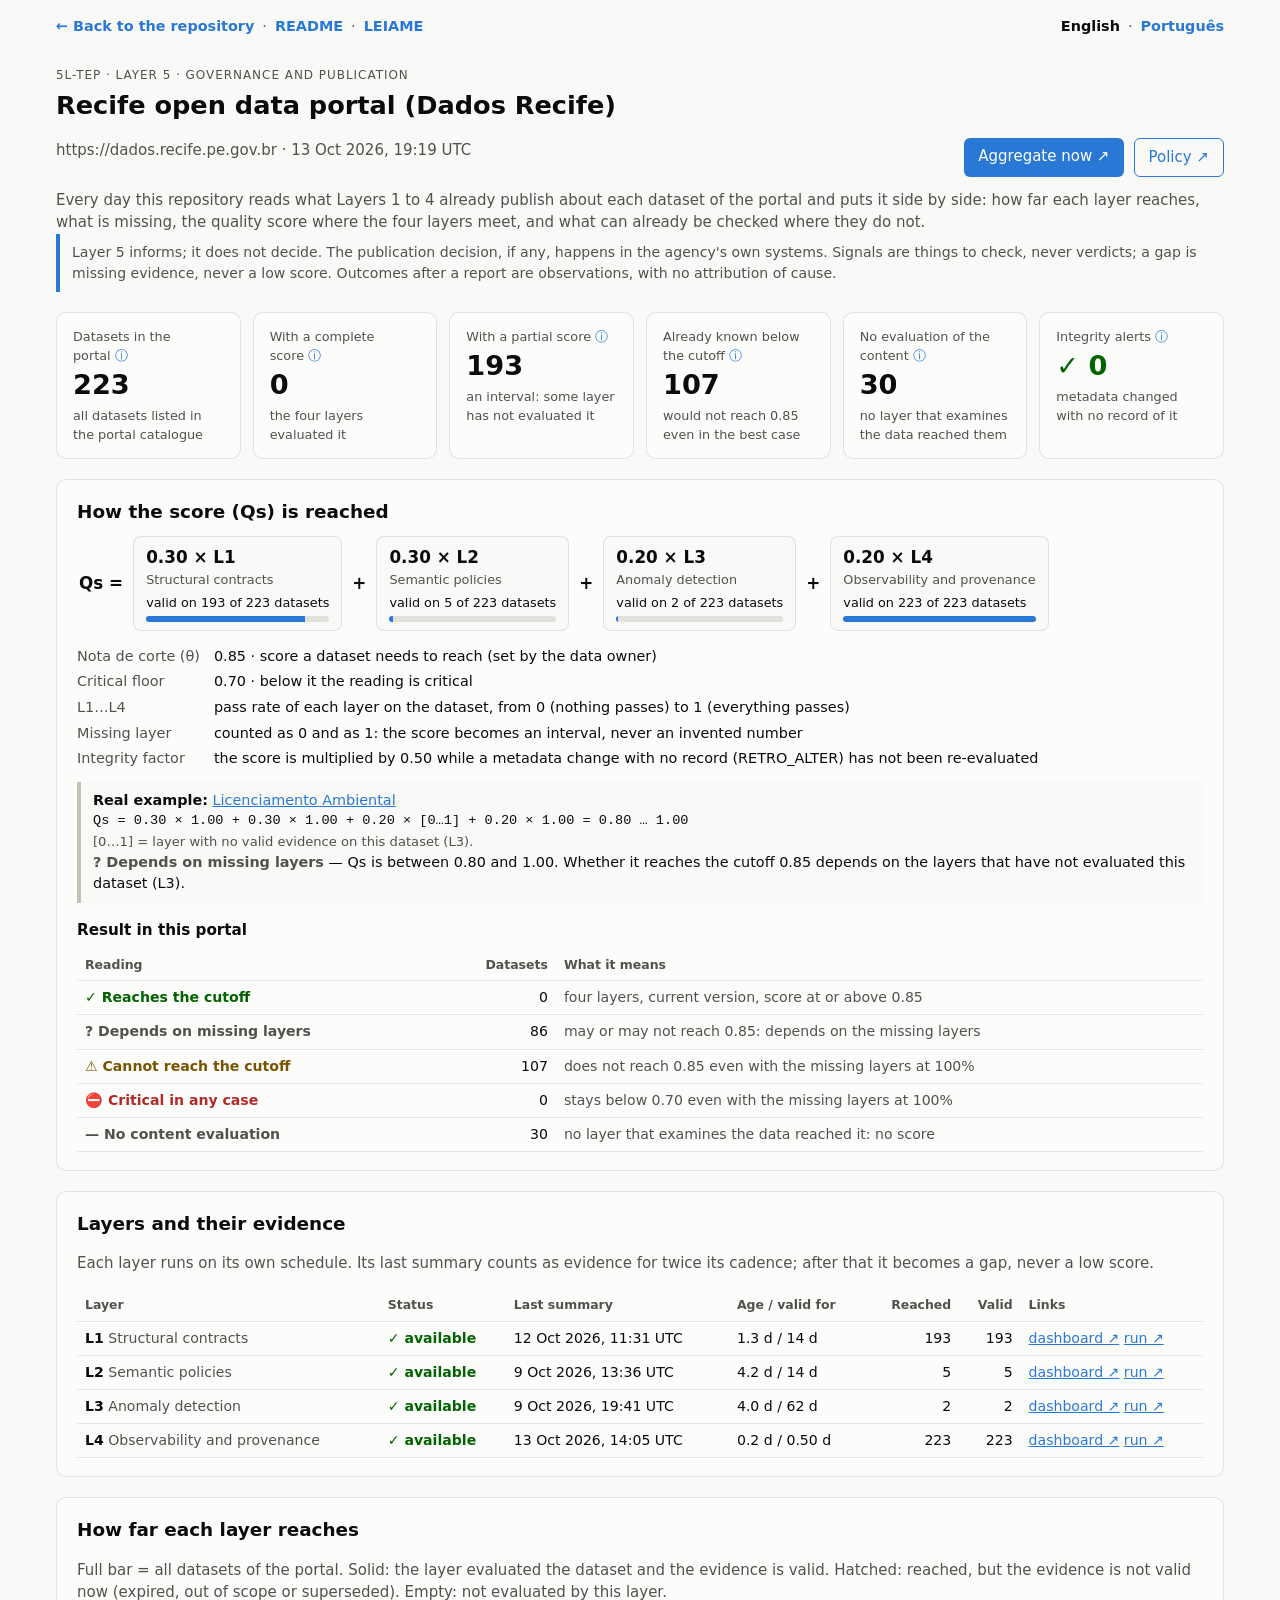
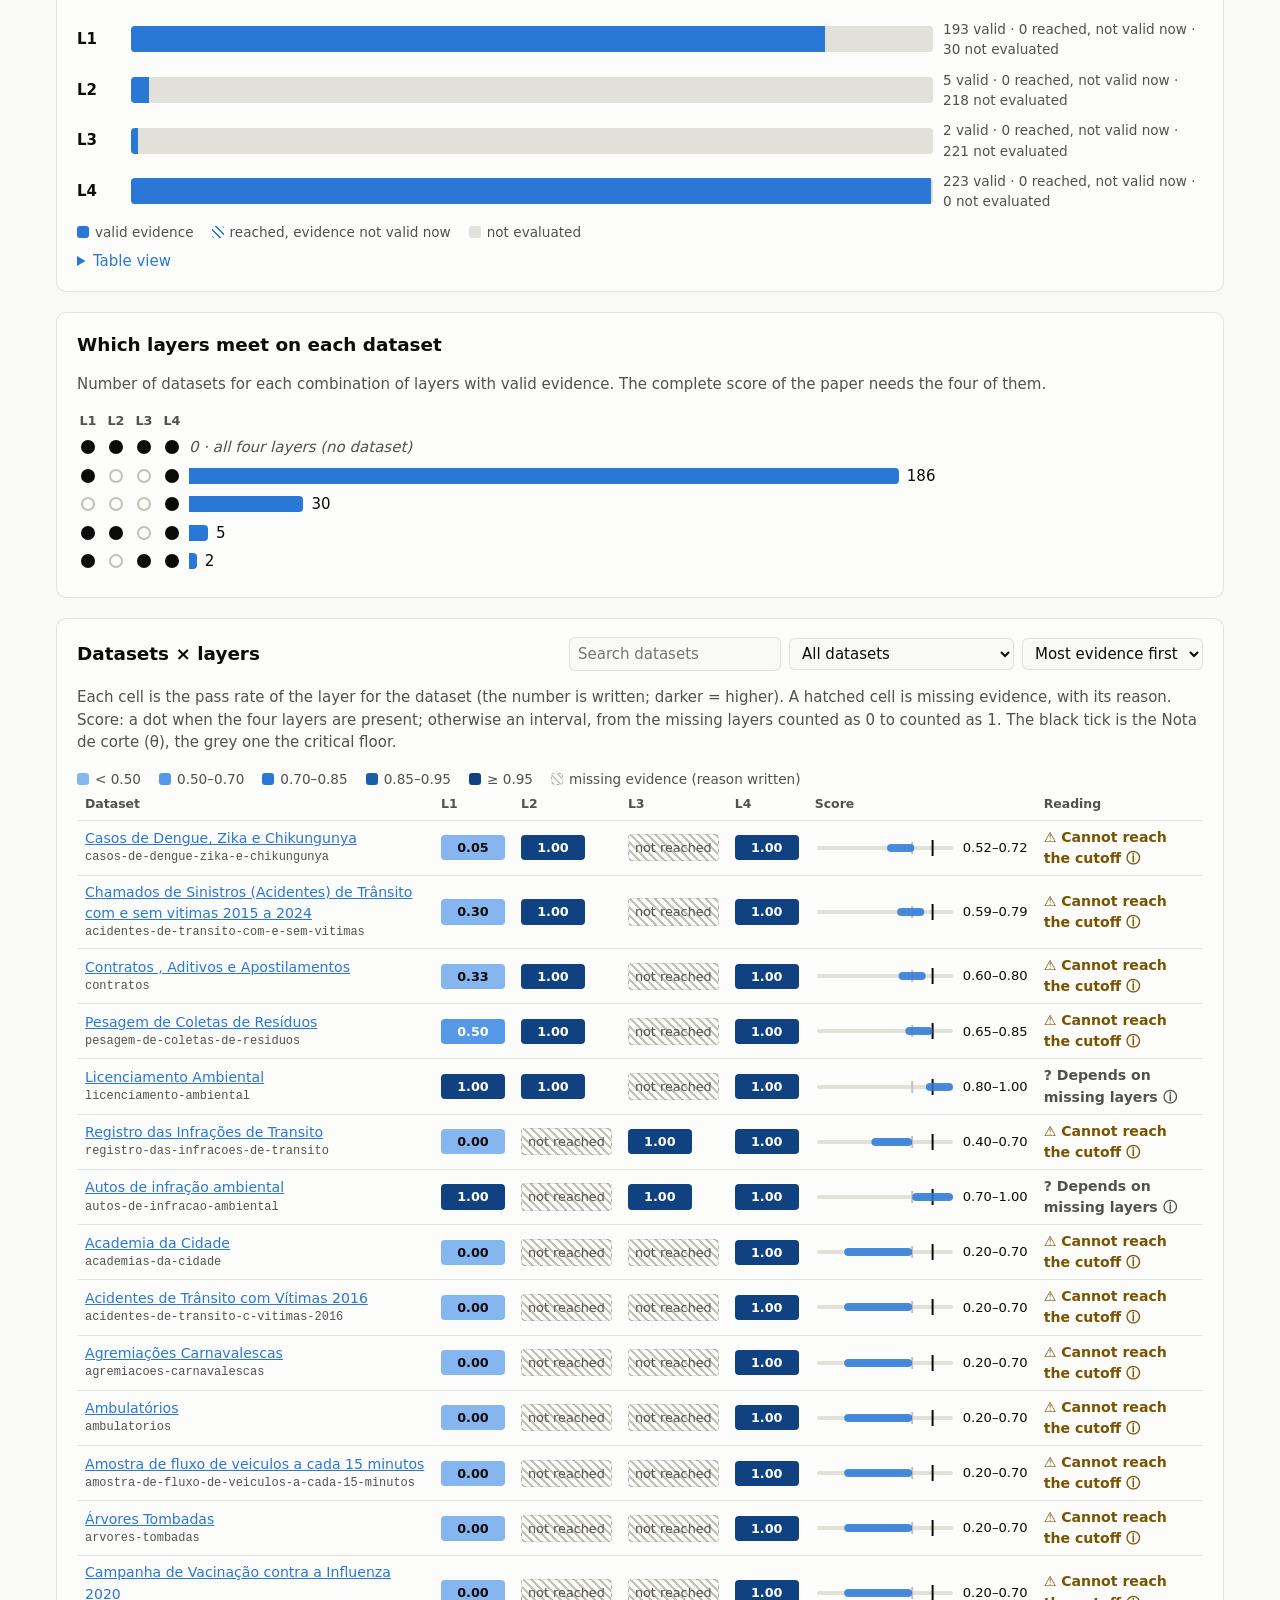
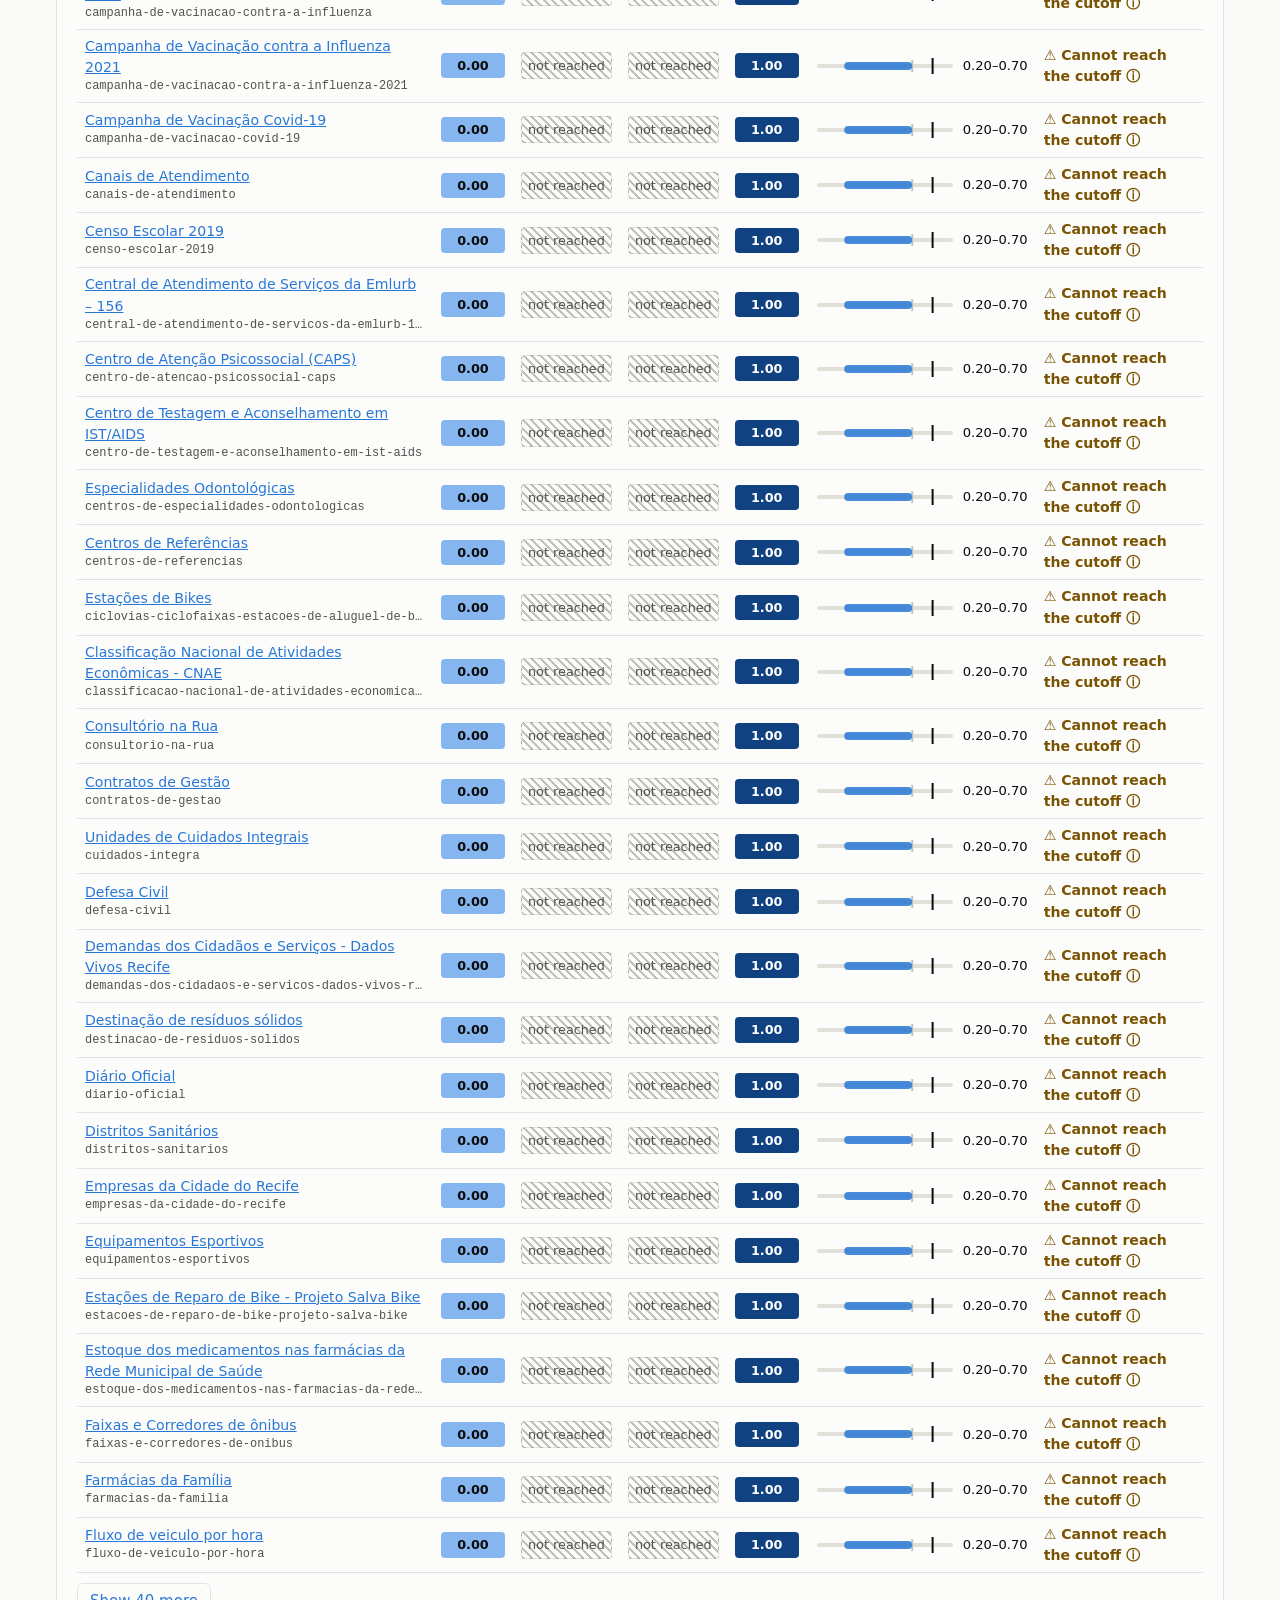
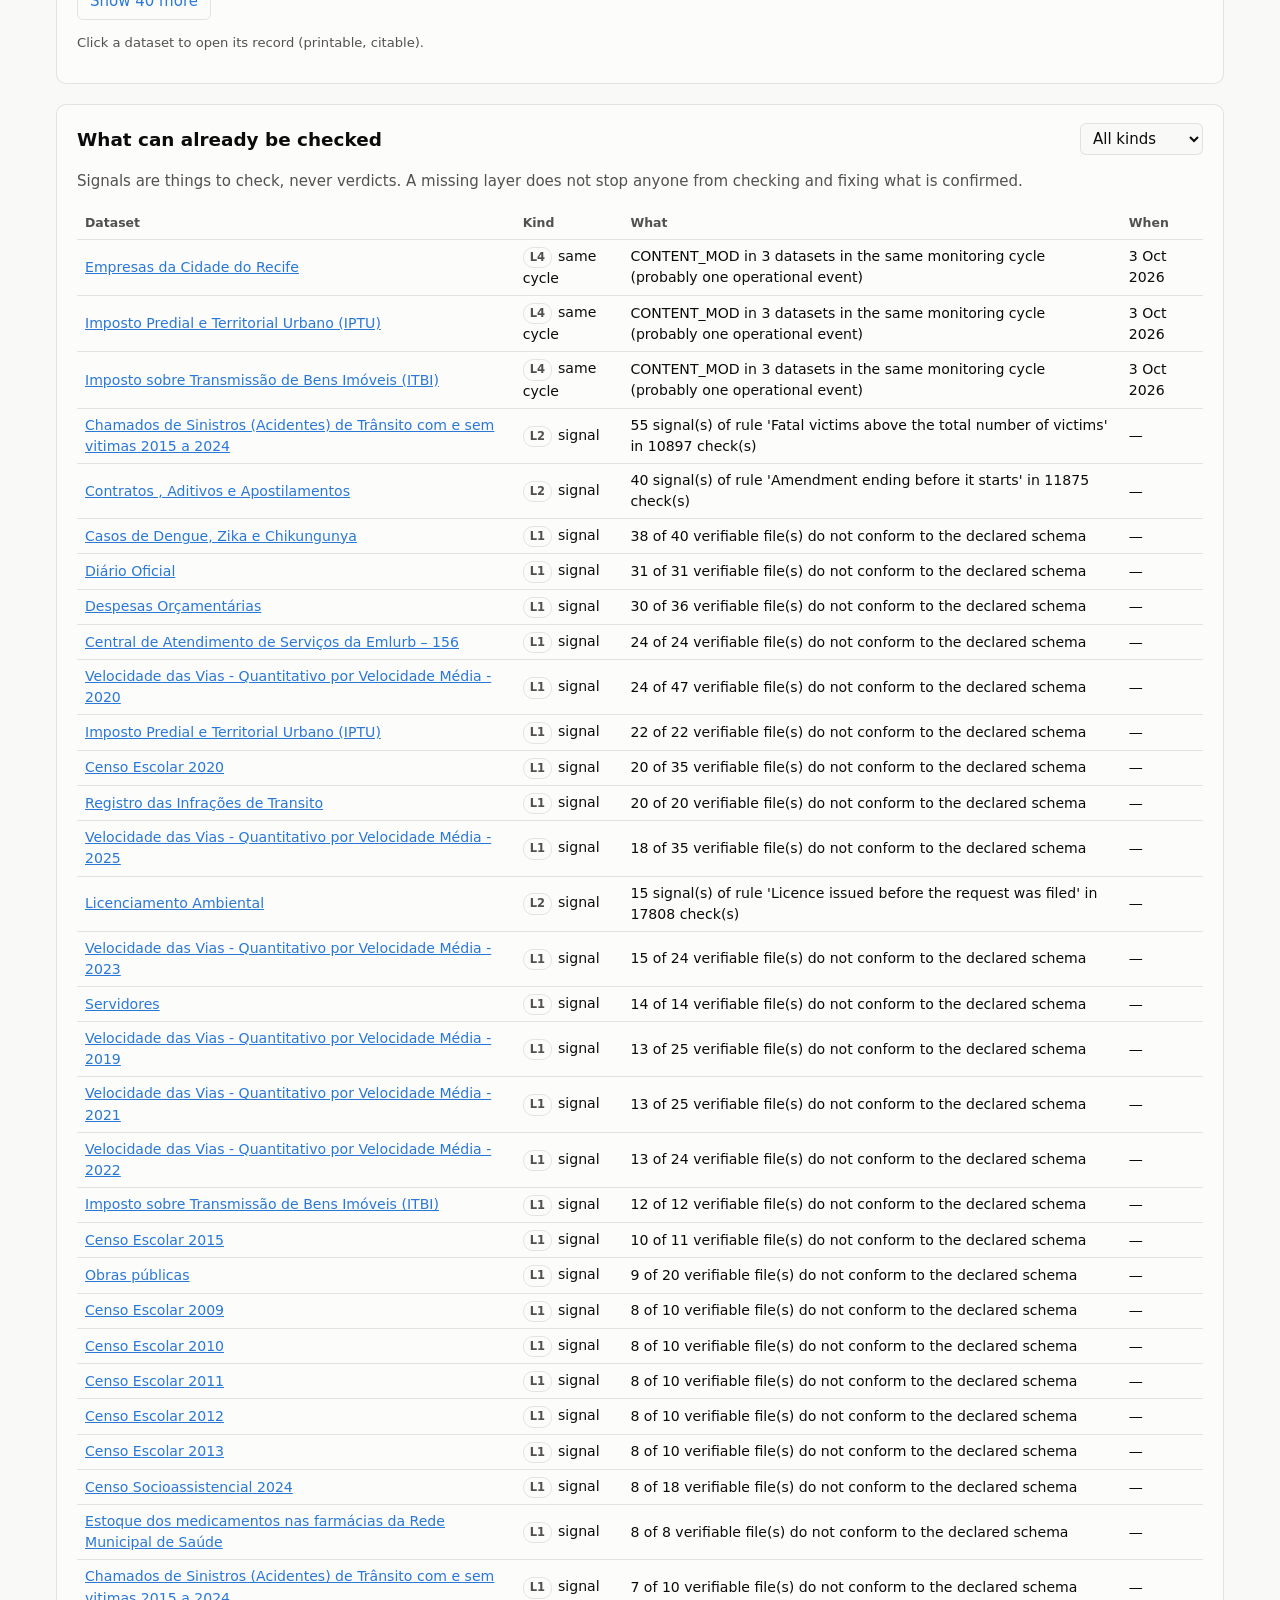
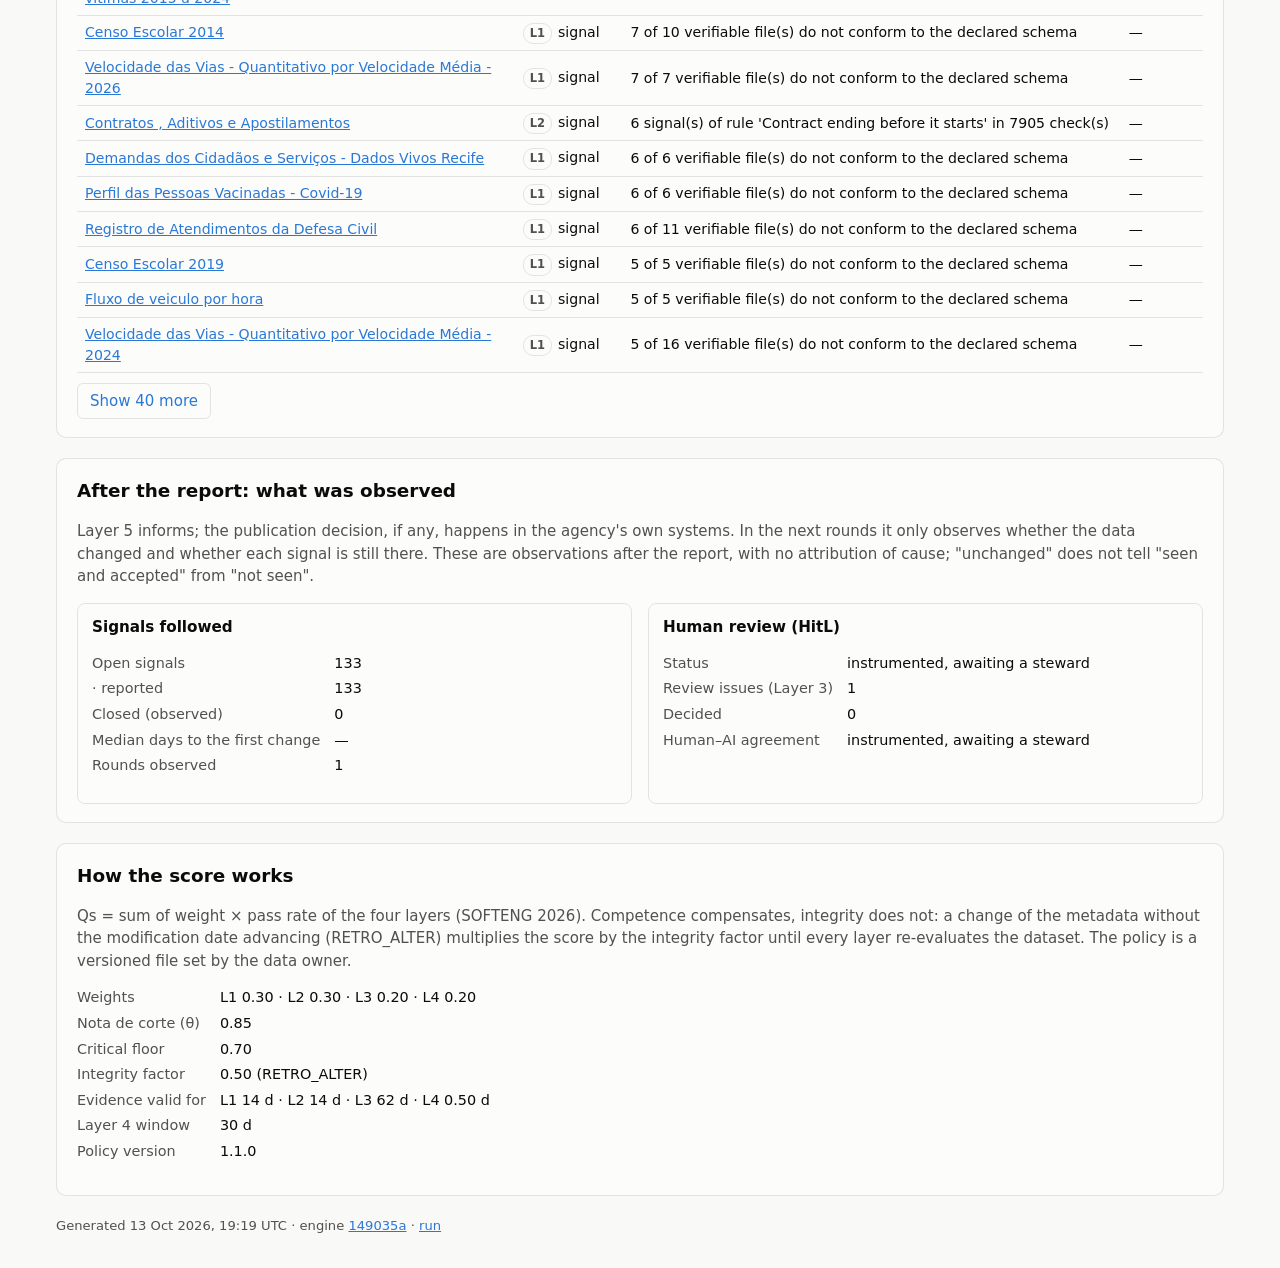
==== docs/index.html @ 149035ad "feat: 5L-TEP Layer 5 applied to another portal (code from 5ltep-layer5@5afce44)" ====
<!doctype html>
<html lang="en">
<head>
<meta charset="utf-8">
<meta name="viewport" content="width=device-width, initial-scale=1">
<title>5L-TEP Layer 5 · Governance and Publication</title>
<link rel="stylesheet" href="style.css">
</head>
<body>
<!-- Every element with data-i18n is filled by app.js (English / Portuguese). -->
<nav class="topbar">
  <a id="repo-link" data-i18n="back" href="https://github.com/lsp3cesarschool/5ltep-layer5">← Back to the repository</a>
  <span class="muted">·</span>
  <a id="readme-link" href="https://github.com/lsp3cesarschool/5ltep-layer5#readme">README</a>
  <span class="muted">·</span>
  <a id="leiame-link" href="https://github.com/lsp3cesarschool/5ltep-layer5/blob/main/LEIAME.md" lang="pt">LEIAME</a>
  <span class="lang-switch">
    <a id="lang-en" href="?lang=en">English</a>
    <span class="muted">·</span>
    <a id="lang-pt" href="?lang=pt" lang="pt">Português</a>
  </span>
</nav>

<header>
  <div>
    <p class="eyebrow" data-i18n="eyebrow">5L-TEP · Layer 5 · Governance and Publication</p>
    <h1 id="title" data-i18n="loading">Loading…</h1>
    <p class="muted" id="subtitle"></p>
  </div>
  <div class="actions">
    <a class="button" id="run-link" target="_blank" rel="noopener" data-i18n="run">Aggregate now ↗</a>
    <a class="button secondary" id="policy-link" target="_blank" rel="noopener" data-i18n="policy_btn">Policy ↗</a>
  </div>
</header>
<p class="intro" data-i18n="intro"></p>

<main>
  <div class="notice" id="notice"></div>
  <section class="tiles" id="tiles" aria-label="Key numbers"></section>

  <section id="formula">
    <div class="section-head"><h2 data-i18n="formula_h">How the score (Qs) is reached</h2></div>
    <div class="formula" id="formula-terms" role="math"></div>
    <dl class="kv formula-params" id="formula-params"></dl>
    <div class="example" id="formula-example"></div>
    <h3 class="sub" data-i18n="readings_h">Result in this portal</h3>
    <div class="table-wrap"><table id="readings-table"></table></div>
  </section>

  <section id="sources">
    <div class="section-head"><h2 data-i18n="sources_h">Layers and their evidence</h2></div>
    <p class="muted" data-i18n="sources_note"></p>
    <div class="table-wrap"><table id="sources-table"></table></div>
  </section>

  <section id="coverage">
    <div class="section-head"><h2 data-i18n="coverage_h">How far each layer reaches</h2></div>
    <p class="muted" data-i18n="coverage_note"></p>
    <div id="coverage-chart"></div>
    <ul class="legend" id="coverage-legend"></ul>
    <details class="more"><summary data-i18n="table_view">Table view</summary>
      <div class="table-wrap"><table id="coverage-table"></table></div></details>
  </section>

  <section id="combos">
    <div class="section-head"><h2 data-i18n="combos_h">Which layers meet on each dataset</h2></div>
    <p class="muted" data-i18n="combos_note"></p>
    <div id="combos-chart"></div>
  </section>

  <section id="matrix">
    <div class="section-head">
      <h2 data-i18n="matrix_h">Datasets × layers</h2>
      <div class="filters">
        <input type="search" id="search" data-i18n-placeholder="search" placeholder="Search datasets">
        <select id="kind-filter">
          <option value="" data-i18n="f_all">All datasets</option>
          <option value="complete" data-i18n="f_complete">Complete (four layers)</option>
          <option value="partial" data-i18n="f_partial">Partial</option>
          <option value="none" data-i18n="f_none">No content evaluation</option>
          <option value="findings" data-i18n="f_findings">With something to check</option>
          <option value="integrity" data-i18n="f_integrity">With an integrity alert</option>
        </select>
        <select id="sort">
          <option value="coverage" data-i18n="s_coverage">Most evidence first</option>
          <option value="worst" data-i18n="s_worst">Lowest score first</option>
          <option value="name" data-i18n="s_name">By name</option>
        </select>
      </div>
    </div>
    <p class="muted" data-i18n="matrix_note"></p>
    <ul class="legend" id="matrix-legend"></ul>
    <div class="table-wrap"><table id="matrix-table"></table></div>
    <button class="showmore" id="matrix-more" hidden></button>
    <p class="muted small" data-i18n="click_note">Click a dataset to open its record.</p>
  </section>

  <section id="check">
    <div class="section-head">
      <h2 data-i18n="check_h">What can already be checked</h2>
      <div class="filters"><select id="check-filter"><option value="" data-i18n="all_kinds">All kinds</option></select></div>
    </div>
    <p class="muted" data-i18n="check_note"></p>
    <div class="table-wrap"><table id="check-table"></table></div>
    <button class="showmore" id="check-more" hidden></button>
  </section>

  <section id="outcomes">
    <div class="section-head"><h2 data-i18n="outcomes_h">After the report: what was observed</h2></div>
    <p class="muted" data-i18n="outcomes_note"></p>
    <div class="two">
      <div class="panel"><h3 data-i18n="outcomes_open">Signals followed</h3><dl class="kv" id="outcomes-open"></dl></div>
      <div class="panel"><h3 data-i18n="hitl_h">Human review (HitL)</h3><dl class="kv" id="hitl"></dl></div>
    </div>
  </section>

  <section id="policy">
    <div class="section-head"><h2 data-i18n="policy_h">How the score works</h2></div>
    <p class="muted" data-i18n="policy_note"></p>
    <dl class="kv" id="policy-kv"></dl>
  </section>
</main>

<footer class="muted small" id="footer"></footer>
<div class="tooltip" id="tooltip" role="tooltip" hidden></div>
<script src="common.js"></script>
<script src="app.js"></script>
</body>
</html>
---- docs/style.css ----
/* Tokens by role, the same validated steps as the Layer 4 dashboard. Light and dark are separate
   steps of the same ramps. Rates: one blue ramp, ordinal (darker = higher pass rate), the number is
   always written. Status: fixed good/warning/critical, always with an icon and a label. Missing
   evidence: a neutral 45° hatch with its reason, never a colour of the scale (a gap is not a value). */
:root {
  color-scheme: light;
  --page: #f9f9f7; --surface: #fcfcfb; --text: #0b0b0b; --text-2: #52514e; --muted: #898781;
  --grid: #e1e0d9; --axis: #c3c2b7; --border: rgba(11, 11, 11, .10);
  --accent: #2a78d6; --accent-text: #ffffff; --bar: #2a78d6;
  --level-0: #86b6ef; --level-1: #5598e7; --level-2: #2a78d6; --level-3: #1c5cab; --level-4: #104281;
  --ink-0: #0b0b0b; --ink-1: #ffffff; --ink-2: #ffffff; --ink-3: #ffffff; --ink-4: #ffffff;
  --good: #0ca30c; --good-text: #006300; --warning: #fab219; --warning-text: #7a5300;
  --critical: #d03b3b; --critical-text: #b02a2a;
  --hatch: #c3c2b7; --cutoff: #0b0b0b;
}
@media (prefers-color-scheme: dark) {
  :root:where(:not([data-theme="light"])) {
    color-scheme: dark;
    --page: #0d0d0d; --surface: #1a1a19; --text: #ffffff; --text-2: #c3c2b7; --muted: #898781;
    --grid: #2c2c2a; --axis: #383835; --border: rgba(255, 255, 255, .10);
    --accent: #3987e5; --accent-text: #0b0b0b; --bar: #3987e5;
    --level-0: #184f95; --level-1: #256abf; --level-2: #3987e5; --level-3: #6da7ec; --level-4: #9ec5f4;
    --ink-0: #ffffff; --ink-1: #ffffff; --ink-2: #0b0b0b; --ink-3: #0b0b0b; --ink-4: #0b0b0b;
    --good-text: #0ca30c; --warning-text: #fab219; --critical-text: #ee6b6b;
    --hatch: #4a4a46; --cutoff: #ffffff;
  }
}
:root[data-theme="dark"] {
  color-scheme: dark;
  --page: #0d0d0d; --surface: #1a1a19; --text: #ffffff; --text-2: #c3c2b7; --muted: #898781;
  --grid: #2c2c2a; --axis: #383835; --border: rgba(255, 255, 255, .10);
  --accent: #3987e5; --accent-text: #0b0b0b; --bar: #3987e5;
  --level-0: #184f95; --level-1: #256abf; --level-2: #3987e5; --level-3: #6da7ec; --level-4: #9ec5f4;
  --ink-0: #ffffff; --ink-1: #ffffff; --ink-2: #0b0b0b; --ink-3: #0b0b0b; --ink-4: #0b0b0b;
  --good-text: #0ca30c; --warning-text: #fab219; --critical-text: #ee6b6b;
  --hatch: #4a4a46; --cutoff: #ffffff;
}

* { box-sizing: border-box; }
body { margin: 0; background: var(--page); color: var(--text);
  font: 15px/1.5 system-ui, -apple-system, "Segoe UI", sans-serif; }
header, main, footer, .topbar { max-width: 1200px; margin: 0 auto; padding: 0 16px; }
a { color: var(--accent); }
[hidden] { display: none !important; }
.muted { color: var(--text-2); }
.small { font-size: .82rem; }
.mono { font-family: ui-monospace, "Cascadia Mono", Consolas, monospace; font-size: .85em; overflow-wrap: anywhere; }
.topbar { display: flex; flex-wrap: wrap; gap: 8px; align-items: center; padding-top: 16px; font-size: .9rem; }
.topbar a { text-decoration: none; font-weight: 600; }
.topbar a:hover { text-decoration: underline; }
.lang-switch { margin-left: auto; display: flex; gap: 8px; }
.lang-switch a.current { color: var(--text); pointer-events: none; }
header { display: flex; flex-wrap: wrap; gap: 16px; justify-content: space-between; align-items: flex-end; padding-top: 28px; }
h1 { margin: 2px 0 4px; font-size: 1.6rem; overflow-wrap: anywhere; }
h2 { font-size: 1.15rem; margin: 0; }
h3 { font-size: .95rem; margin: 0 0 8px; }
.eyebrow { margin: 0; text-transform: uppercase; letter-spacing: .08em; font-size: .75rem; color: var(--text-2); }
.actions { display: flex; flex-wrap: wrap; gap: 10px; margin-left: auto; justify-content: flex-end; }
.button { display: inline-block; padding: 7px 14px; border-radius: 6px; background: var(--accent); color: var(--accent-text);
  text-decoration: none; font-weight: 600; border: 0; font: inherit; cursor: pointer; }
.button.secondary { background: transparent; color: var(--accent); border: 1px solid var(--accent); }
.intro { max-width: 1200px; margin: 12px auto 0; padding: 0 16px; color: var(--text-2); }
section { background: var(--surface); border: 1px solid var(--border); border-radius: 10px; padding: 18px 20px; margin: 20px 0; }
.section-head { display: flex; justify-content: space-between; align-items: center; gap: 12px; flex-wrap: wrap; margin-bottom: 6px; }
.filters { display: flex; flex-wrap: wrap; gap: 8px; align-items: center; }
input[type="search"], select { font: inherit; padding: 5px 8px; border-radius: 6px; border: 1px solid var(--border);
  background: var(--page); color: var(--text); }

/* stat tiles */
section.tiles { background: none; border: 0; padding: 0; display: grid; grid-template-columns: repeat(auto-fit, minmax(min(170px, 100%), 1fr)); gap: 12px; }
.tile { background: var(--surface); border: 1px solid var(--border); border-radius: 10px; padding: 14px 16px; }
.tile .label { font-size: .8rem; color: var(--text-2); }
.tile .value { font-size: 1.7rem; font-weight: 700; }
.tile .note { font-size: .8rem; color: var(--text-2); }

/* status: icon + label, colour never alone */
.status { font-weight: 600; white-space: nowrap; }
.status.good { color: var(--good-text); }
.status.warning { color: var(--warning-text); }
.status.critical { color: var(--critical-text); }
.status.neutral { color: var(--text-2); }

/* A. coverage per layer: full track = datasets of the portal */
.cov-row { display: grid; grid-template-columns: 44px 1fr minmax(0, 260px); gap: 10px; align-items: center; margin: 10px 0; }
.cov-row .name { font-weight: 700; }
.track { display: flex; gap: 2px; height: 26px; background: var(--grid); border-radius: 4px; overflow: hidden; }
.track > div { min-width: 0; }
.seg-valid { background: var(--bar); }
.seg-reached { background: repeating-linear-gradient(45deg, var(--bar) 0 3px, transparent 3px 7px); opacity: .7; }
.cov-row .text { font-size: .85rem; color: var(--text-2); }
.legend { list-style: none; padding: 0; margin: 8px 0 0; display: flex; flex-wrap: wrap; gap: 6px 18px; font-size: .85rem; color: var(--text-2); }
.swatch { display: inline-block; width: 12px; height: 12px; border-radius: 3px; vertical-align: -1px; margin-right: 6px; }
.swatch.valid { background: var(--bar); }
.swatch.reached { background: repeating-linear-gradient(45deg, var(--bar) 0 2px, transparent 2px 5px); }
.swatch.gap { background: var(--grid); }
.swatch.hatch { background: repeating-linear-gradient(45deg, var(--hatch) 0 2px, transparent 2px 5px); border: 1px solid var(--border); }

/* B. combinations of layers (UpSet-like) */
.combo { display: grid; grid-template-columns: repeat(4, 22px) 1fr; gap: 6px; align-items: center; margin: 6px 0; }
.dot { width: 14px; height: 14px; border-radius: 50%; border: 2px solid var(--axis); margin: auto; }
.dot.on { background: var(--text); border-color: var(--text); }
.combo .bar { display: flex; align-items: center; gap: 8px; }
.combo .bar > .fill { height: 16px; background: var(--bar); border-radius: 0 4px 4px 0; min-width: 2px; }
.combo.head { color: var(--text-2); font-size: .8rem; font-weight: 700; text-align: center; }
.combo.empty .bar { color: var(--text-2); font-style: italic; }

/* C. dataset x layer matrix */
.table-wrap { overflow-x: auto; }
table { border-collapse: collapse; width: 100%; font-size: .88rem; }
th, td { padding: 6px 8px; border-bottom: 1px solid var(--border); text-align: left; vertical-align: middle; }
th { font-size: .78rem; color: var(--text-2); font-weight: 600; white-space: nowrap; }
td.num, th.num { text-align: right; font-variant-numeric: tabular-nums; }
tbody tr.clickable { cursor: pointer; }
td.ds { min-width: 260px; max-width: 360px; }
td.ds .mono { white-space: nowrap; overflow: hidden; text-overflow: ellipsis; max-width: 340px; }
tbody tr.clickable:hover { background: var(--page); }
.cell { display: inline-block; min-width: 64px; white-space: nowrap; padding: 3px 6px; border-radius: 4px; font-size: .8rem; font-weight: 600;
  text-align: center; font-variant-numeric: tabular-nums; }
.cell.r0 { background: var(--level-0); color: var(--ink-0); }
.cell.r1 { background: var(--level-1); color: var(--ink-1); }
.cell.r2 { background: var(--level-2); color: var(--ink-2); }
.cell.r3 { background: var(--level-3); color: var(--ink-3); }
.cell.r4 { background: var(--level-4); color: var(--ink-4); }
.cell.gap { background: repeating-linear-gradient(45deg, var(--hatch) 0 2px, transparent 2px 6px); color: var(--text-2);
  font-weight: 500; border: 1px solid var(--border); }
.cell.invalid { outline: 2px dashed var(--critical); outline-offset: -2px; }
.qs { display: flex; align-items: center; gap: 8px; white-space: nowrap; }
.qs svg { display: block; }
.qs .value { font-variant-numeric: tabular-nums; font-size: .82rem; }
.showmore { margin-top: 10px; background: none; border: 1px solid var(--border); color: var(--accent); border-radius: 6px;
  padding: 6px 12px; font: inherit; cursor: pointer; }
.kv { display: grid; grid-template-columns: max-content 1fr; gap: 4px 14px; font-size: .9rem; }
.kv dt { color: var(--text-2); }
.kv dd { margin: 0; }
.two { display: grid; grid-template-columns: repeat(auto-fit, minmax(min(320px, 100%), 1fr)); gap: 16px; }
.panel { border: 1px solid var(--border); border-radius: 8px; padding: 12px 14px; }
details.more summary { cursor: pointer; color: var(--accent); margin-top: 8px; }
ul.findings { padding-left: 18px; margin: 6px 0; }
ul.findings li { margin: 4px 0; }
.chip { display: inline-block; font-size: .72rem; font-weight: 700; padding: 1px 6px; border-radius: 10px;
  border: 1px solid var(--border); color: var(--text-2); margin-right: 6px; }
.notice { border-left: 4px solid var(--accent); padding: 8px 12px; background: var(--page); color: var(--text-2); font-size: .88rem; }
footer { padding-bottom: 32px; }
.tooltip { position: fixed; z-index: 10; max-width: 340px; background: var(--text); color: var(--page); padding: 8px 10px;
  border-radius: 6px; font-size: .8rem; pointer-events: none; box-shadow: 0 2px 8px rgba(0, 0, 0, .2); }

@media (max-width: 640px) {
  .cov-row { grid-template-columns: 36px 1fr; }
  .cov-row .text { grid-column: 1 / -1; }
}
@media print {
  .topbar, .actions, .no-print, .showmore, .tooltip { display: none !important; }
  body { background: #fff; color: #000; font-size: 11pt; }
  section { border: 1px solid #999; break-inside: avoid; }
  a { color: #000; }
  a[href^="http"]::after { content: " (" attr(href) ")"; font-size: .8em; word-break: break-all; }
}
#matrix-table .status { white-space: normal; display: inline-block; min-width: 150px; }

/* formula block: the paper's equation, one term per layer, with how far each layer reaches */
.formula { display: flex; flex-wrap: wrap; align-items: stretch; gap: 8px; margin: 10px 0 14px; font-size: 1.05rem; }
.formula .lhs, .formula .op { display: flex; align-items: center; font-weight: 700; padding: 0 2px; }
.term { border: 1px solid var(--border); border-radius: 8px; padding: 8px 12px; background: var(--page); min-width: 150px; }
.term .expr { font-weight: 700; font-variant-numeric: tabular-nums; }
.term .name { font-size: .8rem; color: var(--text-2); }
.term .reach { font-size: .8rem; margin-top: 4px; }
.term .meter { height: 6px; border-radius: 3px; background: var(--grid); margin-top: 4px; overflow: hidden; }
.term .meter > span { display: block; height: 100%; background: var(--bar); }
.formula-params { margin-bottom: 12px; }
.example { border-left: 4px solid var(--axis); padding: 8px 12px; background: var(--page); font-size: .9rem; margin-bottom: 12px; }
.example .calc { font-family: ui-monospace, "Cascadia Mono", Consolas, monospace; font-size: .85rem; overflow-wrap: anywhere; }
h3.sub { margin-top: 16px; }
.tile .label .info { color: var(--accent); cursor: help; margin-left: 4px; }
.tile .value.small-value { font-size: 1.3rem; }
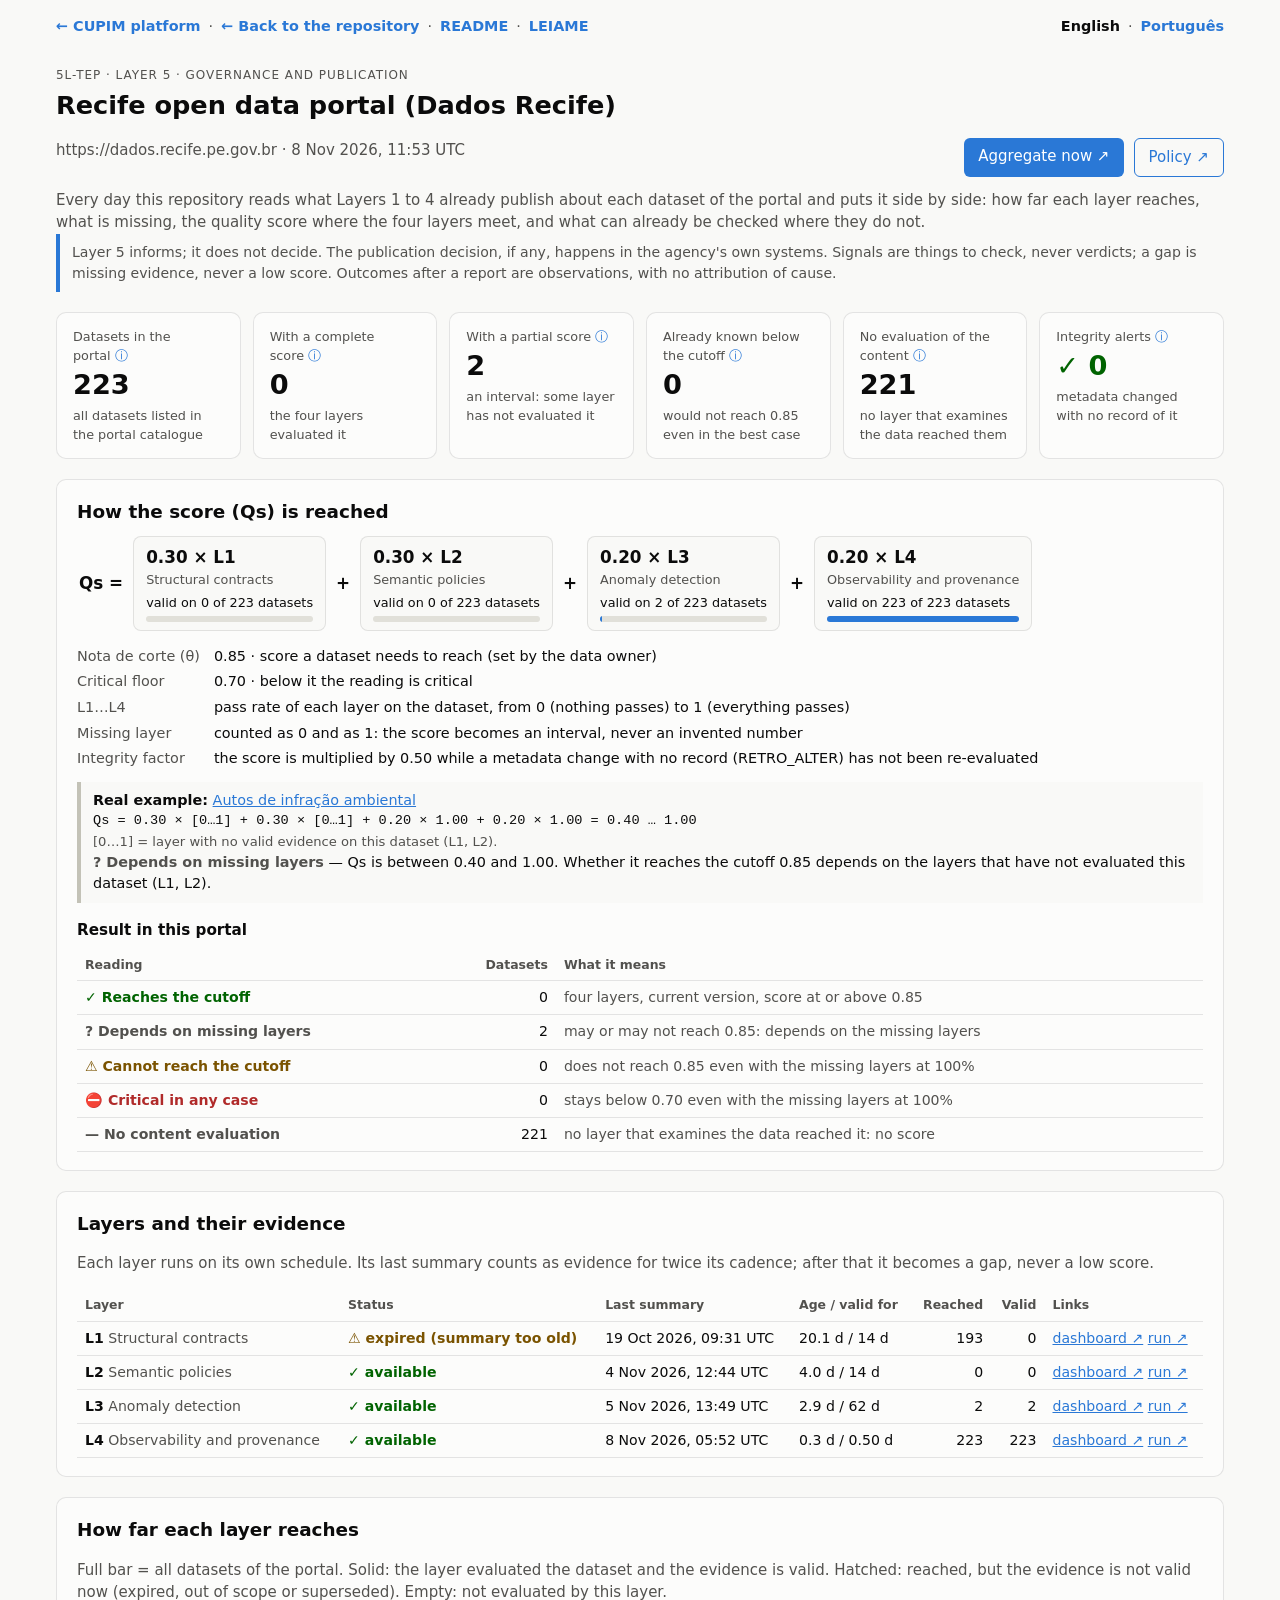
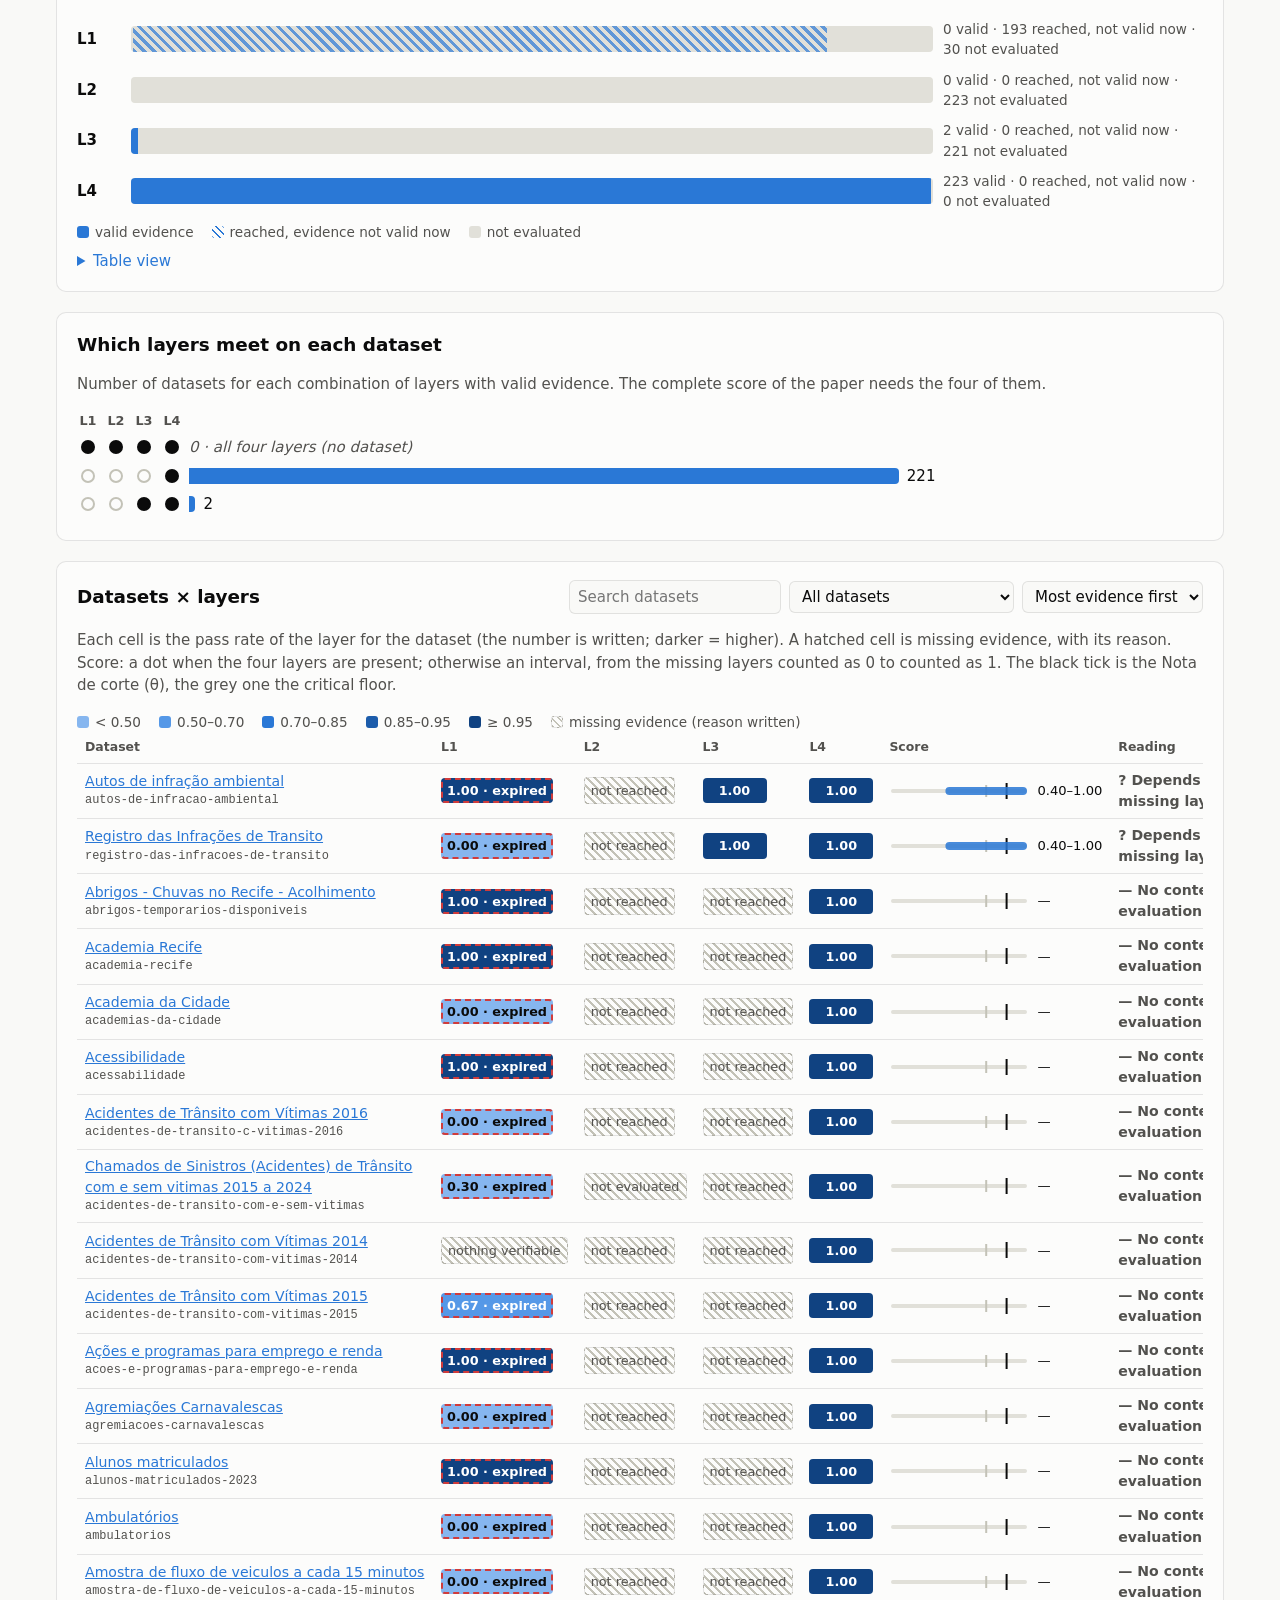
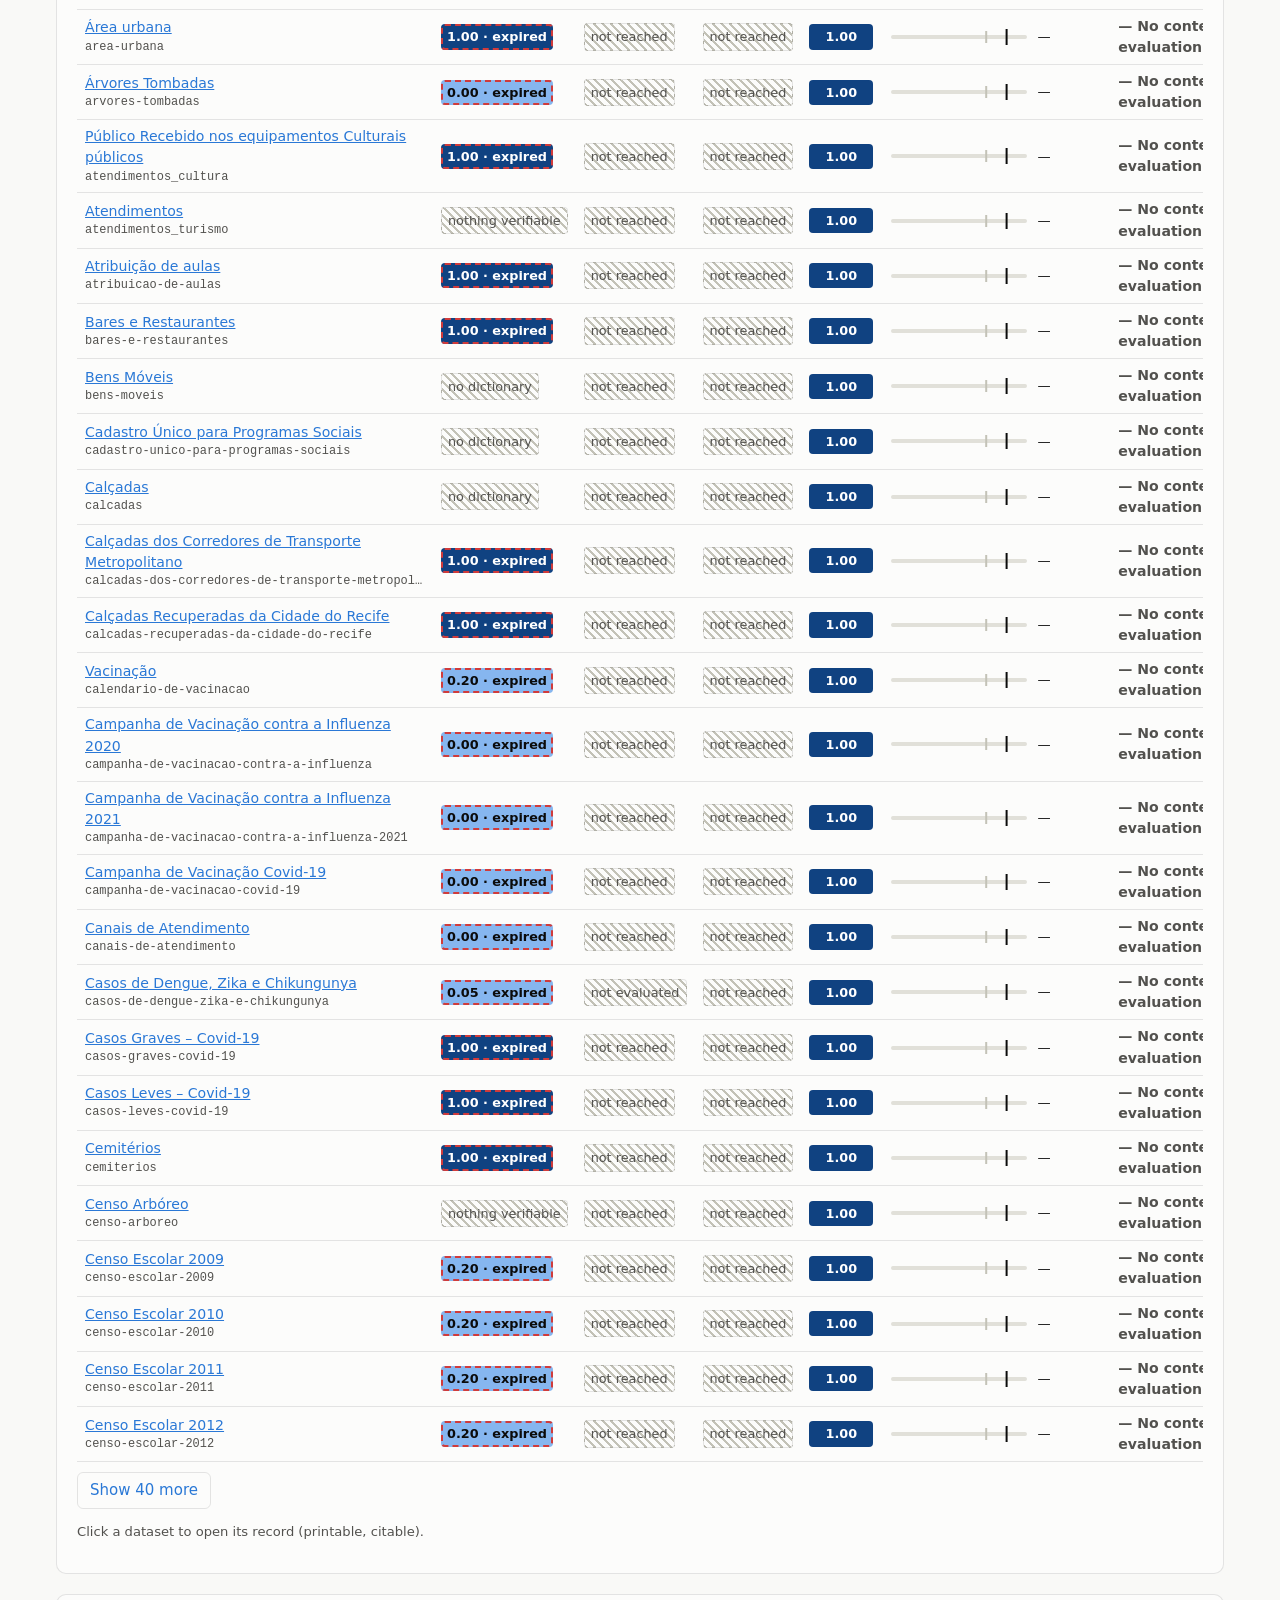
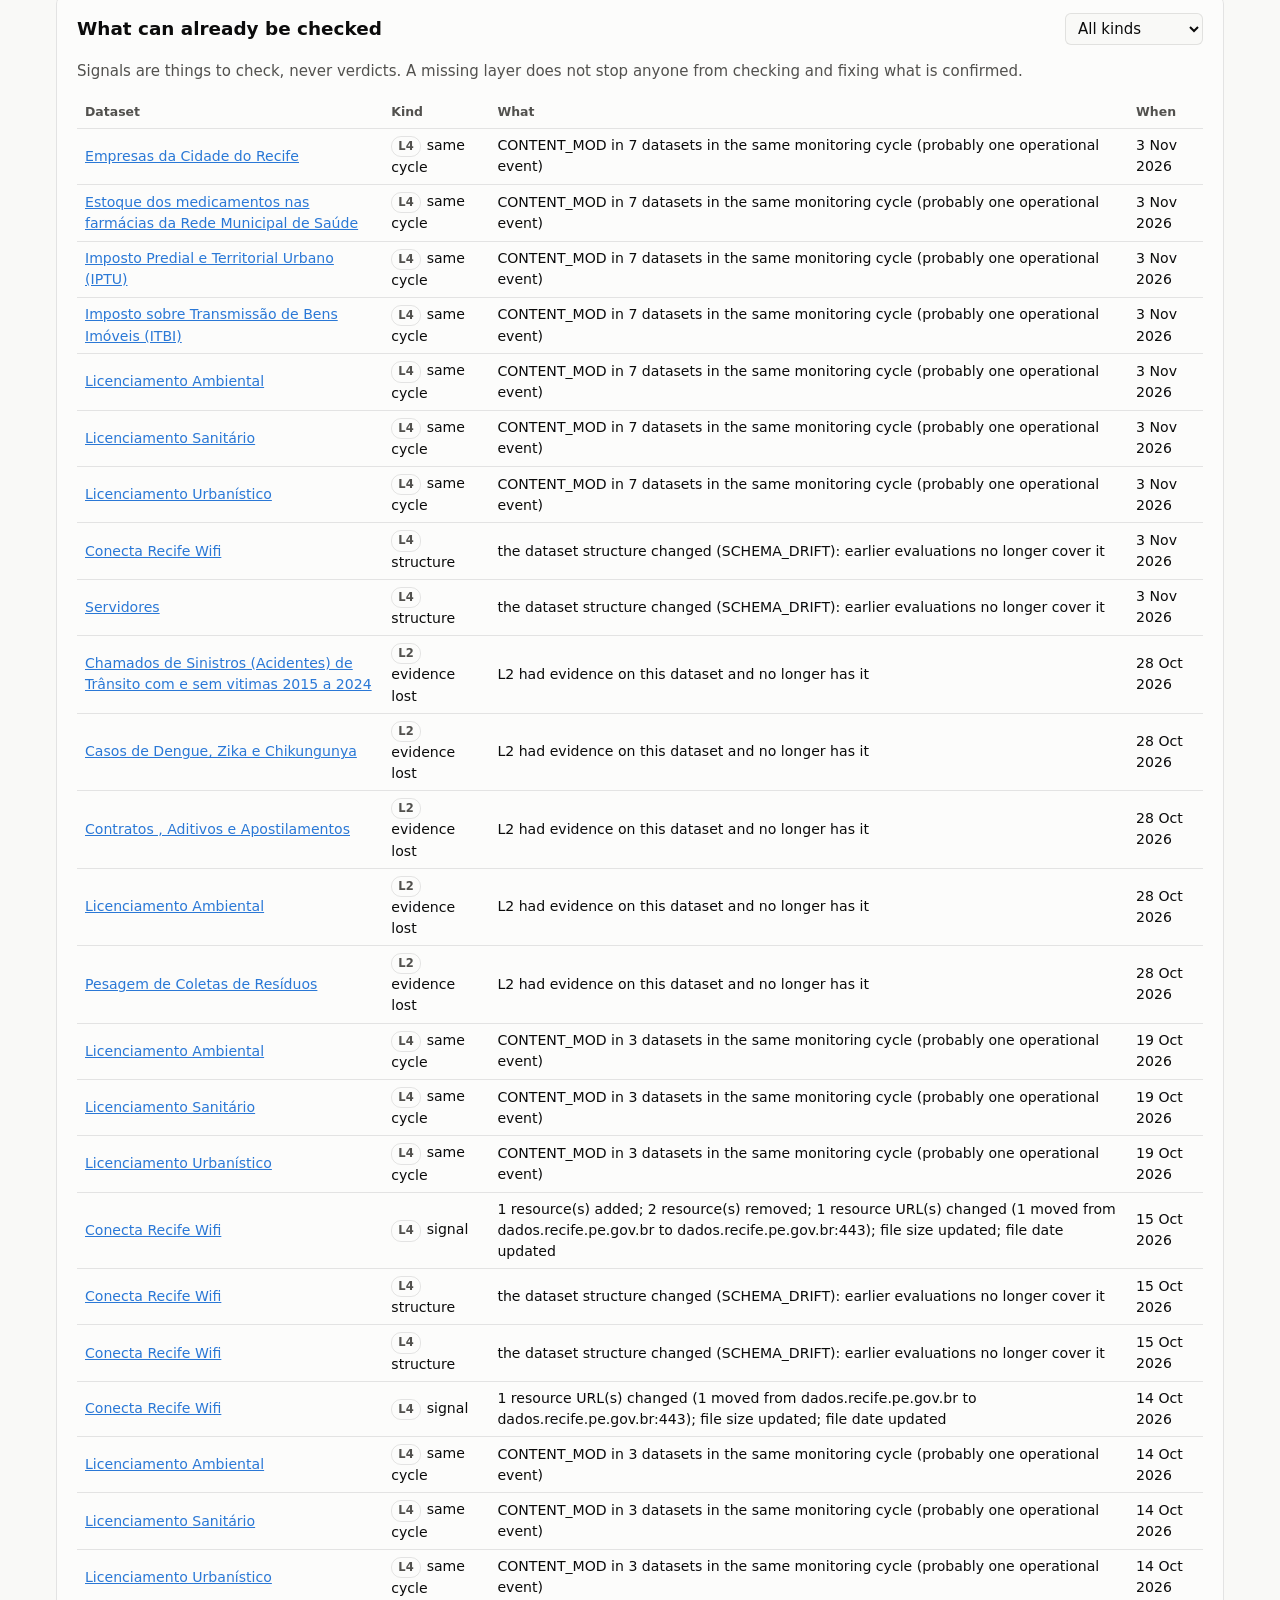
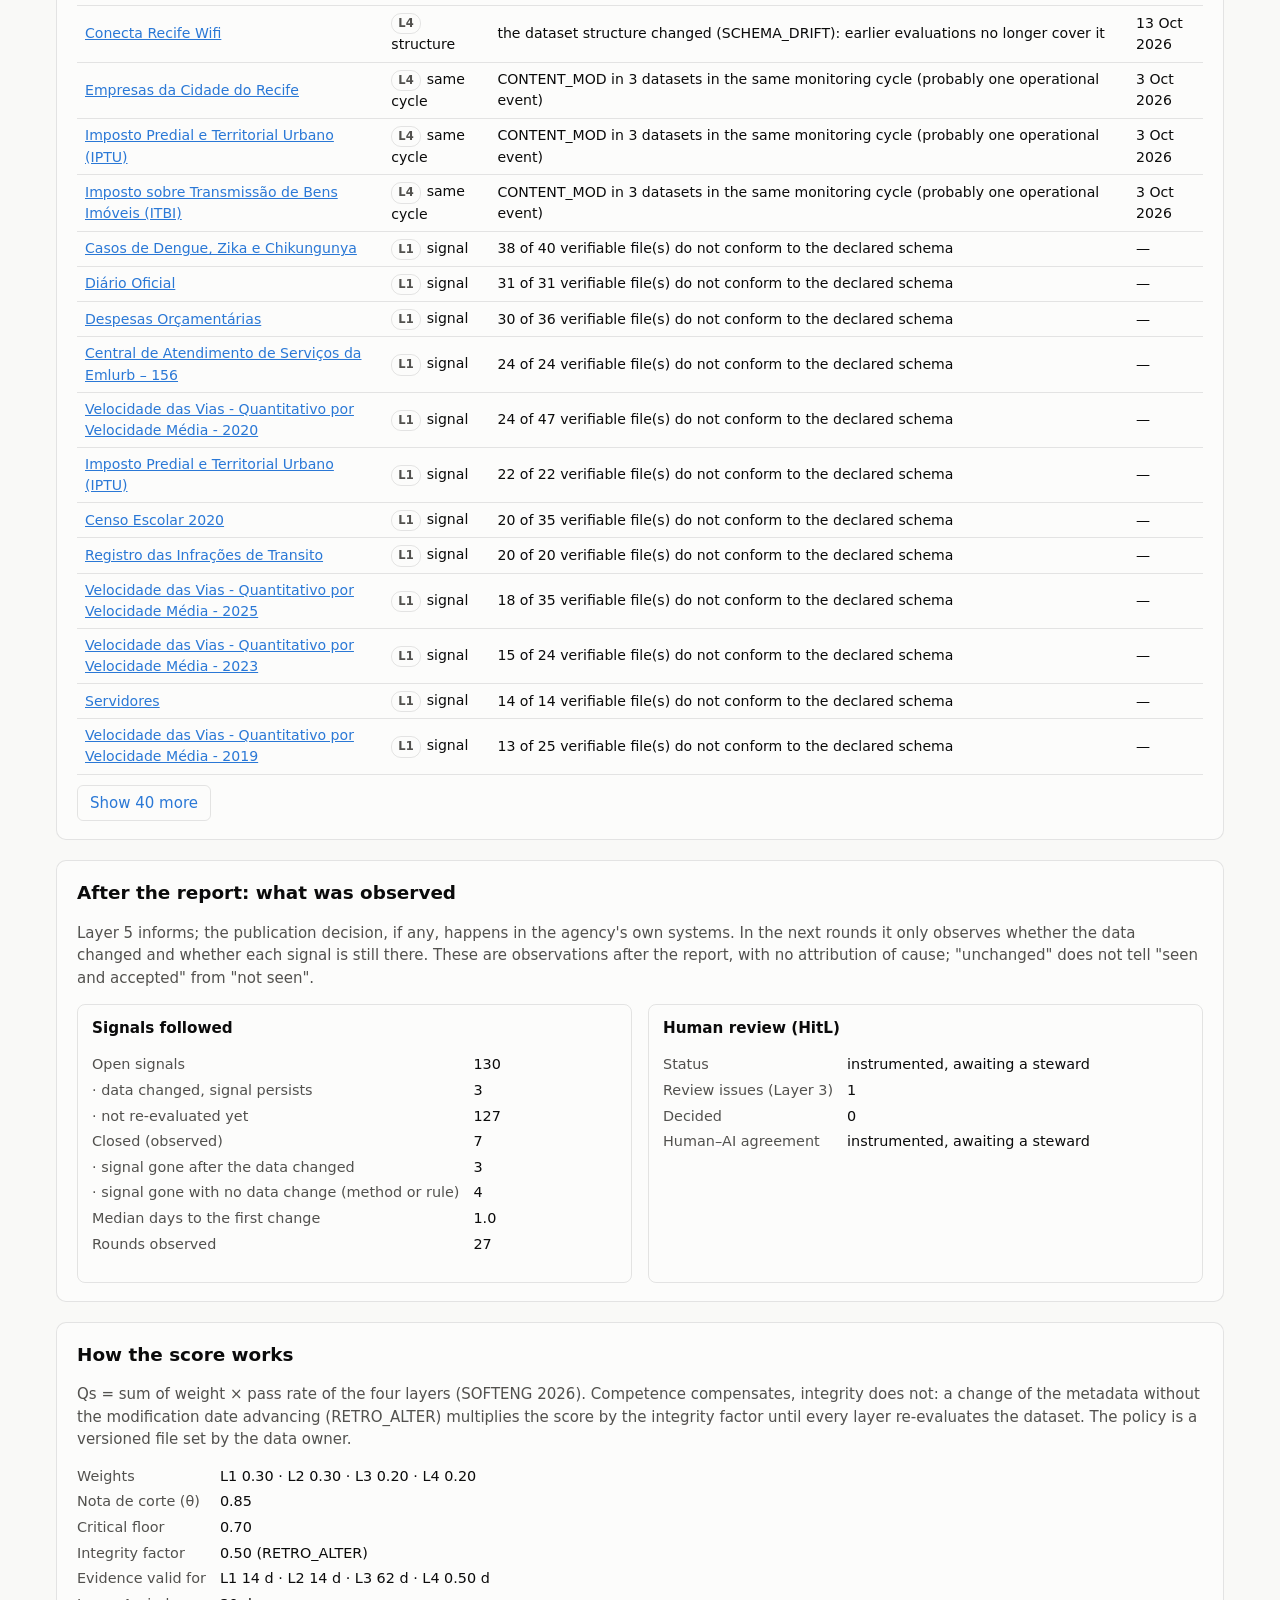
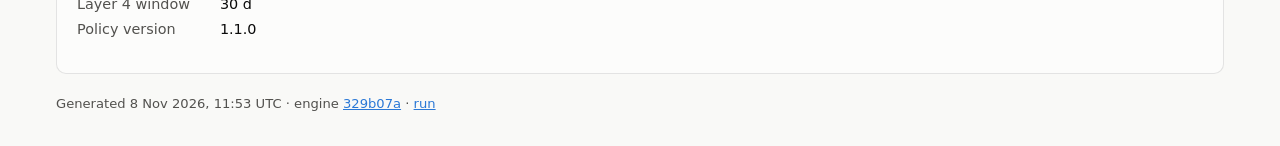
==== commit 98efa5ef: "Add CUPIM platform navigation links" ====
--- a/docs/index.html
+++ b/docs/index.html
@@ -9,6 +9,8 @@
 <body>
 <!-- Every element with data-i18n is filled by app.js (English / Portuguese). -->
 <nav class="topbar">
+  <a id="cupim-link" href="https://5ltep-cupim.github.io/?lang=en" data-i18n="cupim">← CUPIM platform</a>
+  <span class="muted">·</span>
   <a id="repo-link" data-i18n="back" href="https://github.com/lsp3cesarschool/5ltep-layer5">← Back to the repository</a>
   <span class="muted">·</span>
   <a id="readme-link" href="https://github.com/lsp3cesarschool/5ltep-layer5#readme">README</a>
